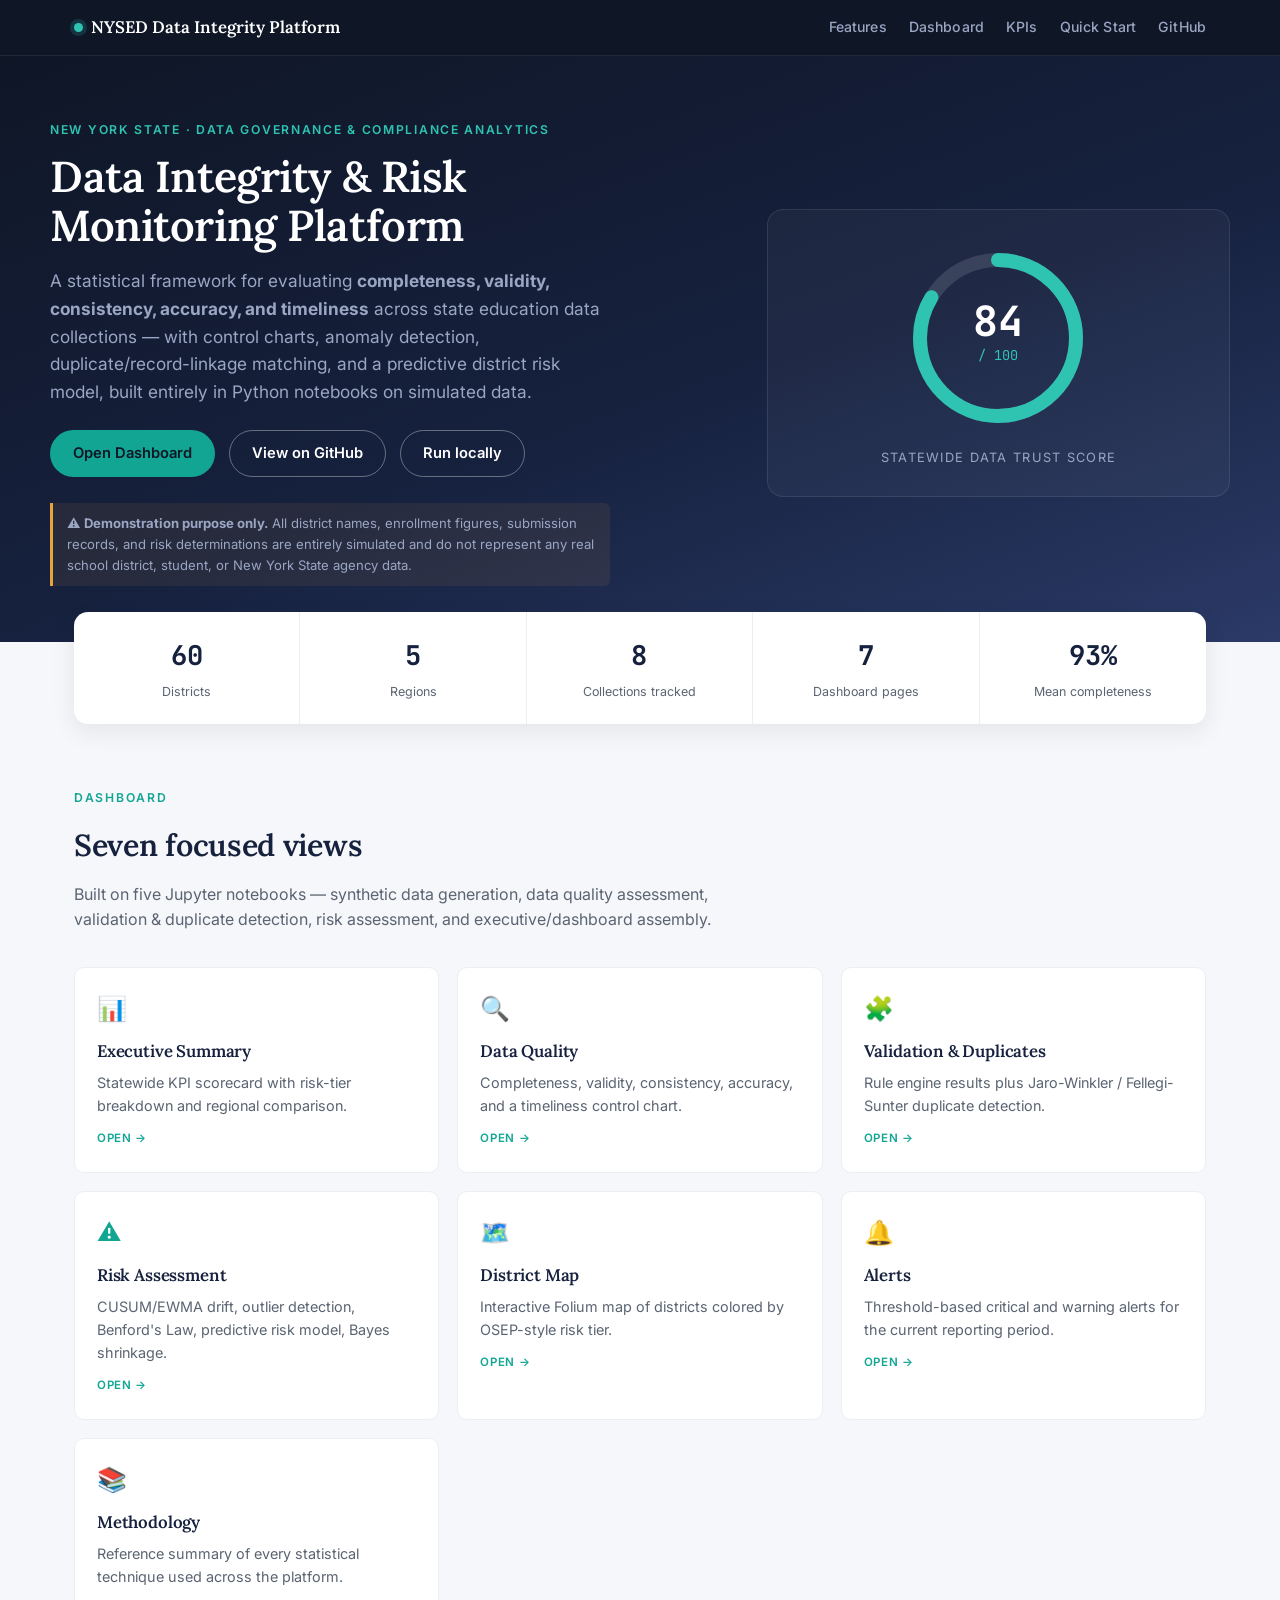
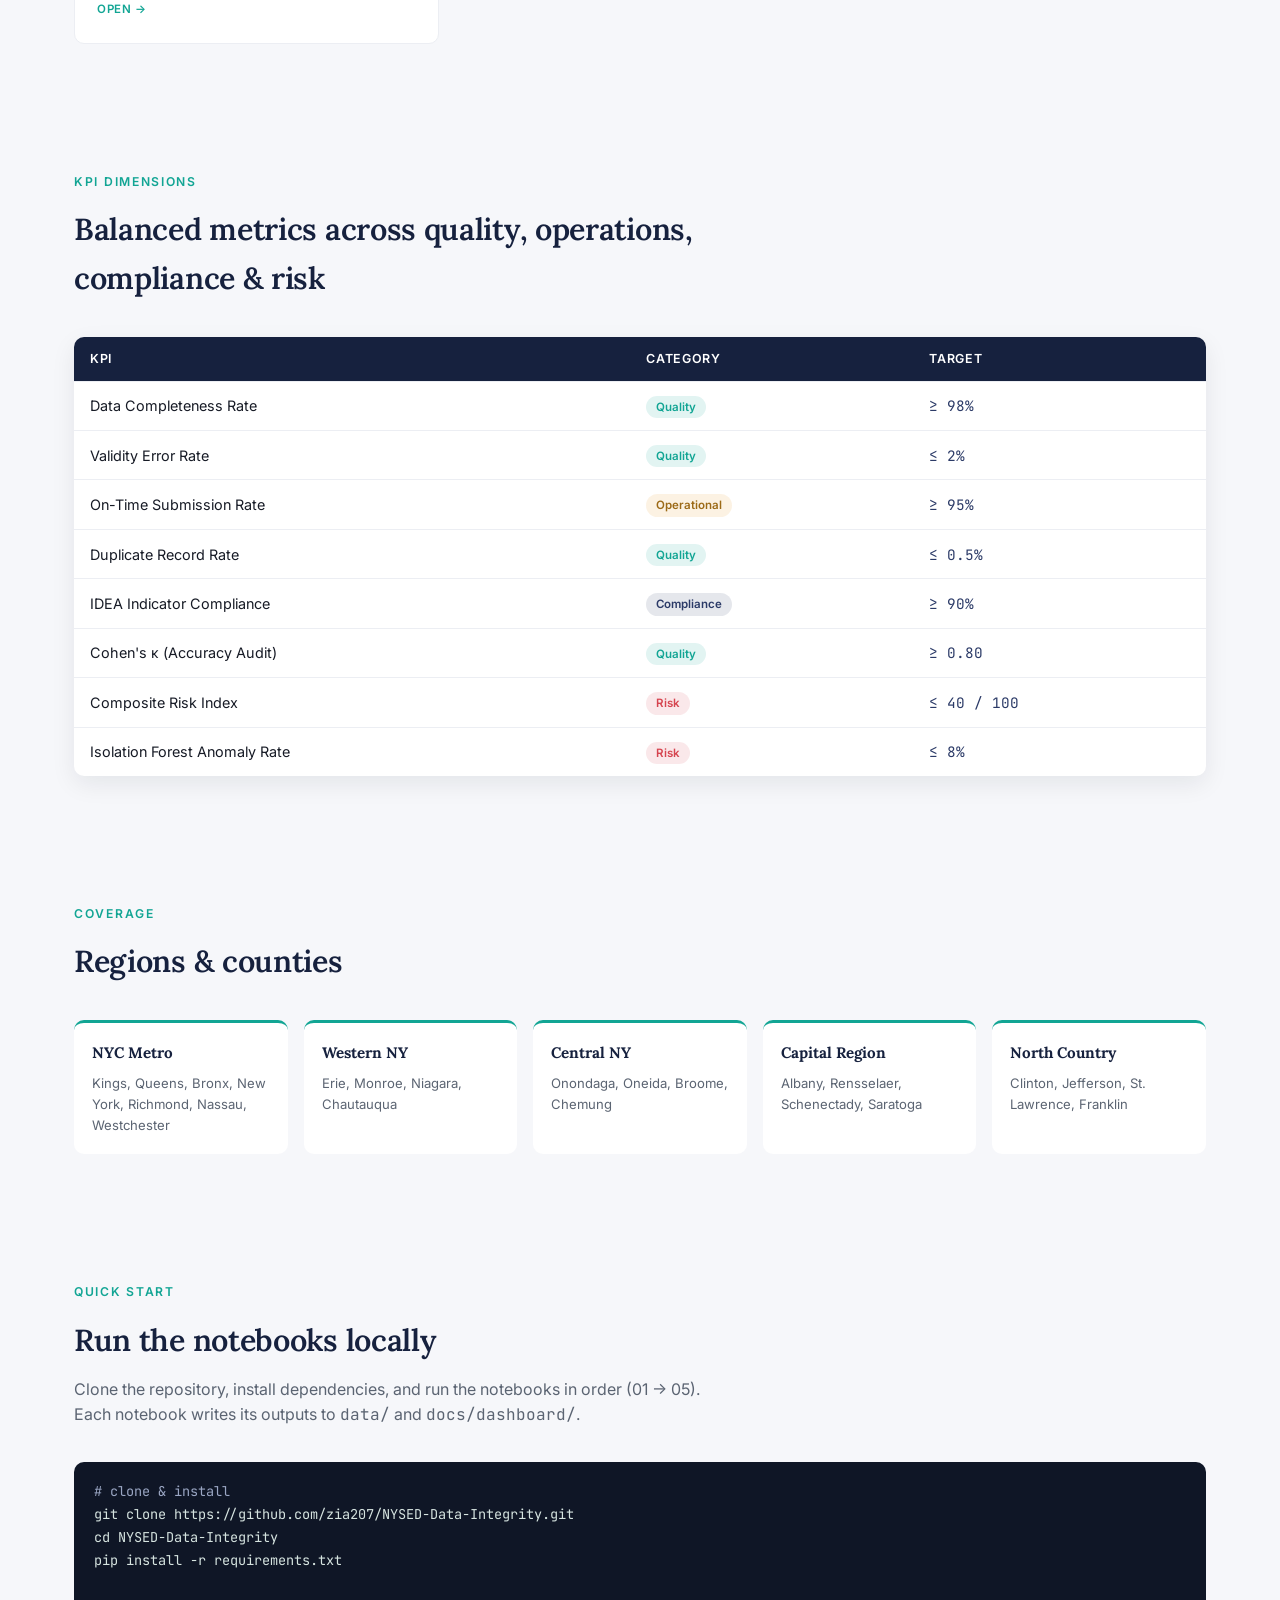
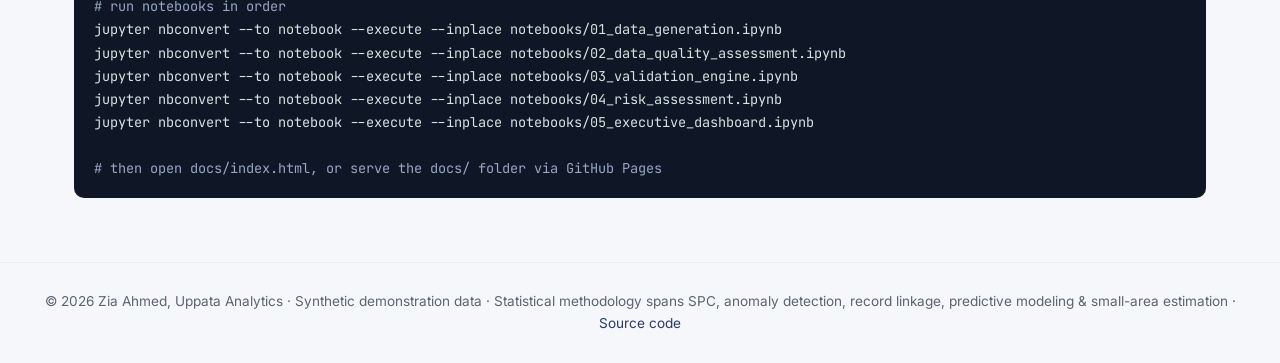
==== docs/index.html @ 4e0386c7 "First Push" ====
<!DOCTYPE html>
<html lang="en"><head><meta charset="utf-8">
<meta name="viewport" content="width=device-width, initial-scale=1.0">
<meta name="description" content="NYSED Data Integrity &amp; Risk Monitoring Platform — synthetic statistical demonstration of data quality, validation, and risk assessment for state education data collections.">
<title>NYSED Data Integrity &amp; Risk Monitoring Platform</title>
<link rel="preconnect" href="https://fonts.googleapis.com">
<link href="https://fonts.googleapis.com/css2?family=Lora:wght@500;600;700&family=Inter:wght@400;500;600;700&family=JetBrains+Mono:wght@400;600;700&display=swap" rel="stylesheet">
<link rel="stylesheet" href="assets/style.css">
</head><body>
<nav class="site-nav"><div class="nav-inner">
  <div class="brand"><span class="dot"></span> NYSED Data Integrity Platform</div>
  <div class="links">
    <a href="#features">Features</a>
    <a href="dashboard/executive-summary.html">Dashboard</a>
    <a href="#kpis">KPIs</a>
    <a href="#quick-start">Quick Start</a>
    <a href="https://github.com/zia207/NYSED-Data-Integrity" target="_blank">GitHub</a>
  </div>
</div></nav>

<section class="hero">
  <div class="hero-inner">
    <div>
      <div class="eyebrow">New York State · Data Governance &amp; Compliance Analytics</div>
      <h1>Data Integrity &amp; Risk Monitoring Platform</h1>
      <p class="lede">A statistical framework for evaluating <b>completeness, validity, consistency,
        accuracy, and timeliness</b> across state education data collections — with control charts,
        anomaly detection, duplicate/record-linkage matching, and a predictive district risk model,
        built entirely in Python notebooks on simulated data.</p>
      <div class="cta-row">
        <a class="btn btn-primary" href="dashboard/executive-summary.html">Open Dashboard</a>
        <a class="btn btn-ghost" href="https://github.com/zia207/NYSED-Data-Integrity" target="_blank">View on GitHub</a>
        <a class="btn btn-ghost" href="#quick-start">Run locally</a>
      </div>
      <div class="disclaimer">⚠️ <b>Demonstration purpose only.</b> All district names, enrollment
        figures, submission records, and risk determinations are entirely simulated and do not
        represent any real school district, student, or New York State agency data.</div>
    </div>
    <div class="gauge-wrap">
      <svg width="200" height="200" viewBox="0 0 200 200">
      <circle cx="100.0" cy="100.0" r="78" fill="none" stroke-width="14" class="gauge-arc-bg"/>
      <circle cx="100.0" cy="100.0" r="78" fill="none" stroke-width="14" class="gauge-arc-fg"
        stroke-dasharray="490.1" stroke-dashoffset="80.4"
        transform="rotate(-90 100.0 100.0)"/>
      <text x="100.0" y="98.0" text-anchor="middle" class="gauge-score">84</text>
      <text x="100.0" y="122.0" text-anchor="middle" class="gauge-sub">/ 100</text>
    </svg>
      <div class="gauge-label">Statewide Data Trust Score</div>
    </div>
  </div>
</section>

<div class="stat-strip"><div class="stat-grid">
  <div class="stat-cell"><div class="num">60</div><div class="lbl">Districts</div></div>
  <div class="stat-cell"><div class="num">5</div><div class="lbl">Regions</div></div>
  <div class="stat-cell"><div class="num">8</div><div class="lbl">Collections tracked</div></div>
  <div class="stat-cell"><div class="num">7</div><div class="lbl">Dashboard pages</div></div>
  <div class="stat-cell"><div class="num">93%</div><div class="lbl">Mean completeness</div></div>
</div></div>

<section class="section" id="features">
  <div class="section-head">
    <div class="eyebrow">Dashboard</div>
    <h2>Seven focused views</h2>
    <p>Built on five Jupyter notebooks — synthetic data generation, data quality assessment,
       validation &amp; duplicate detection, risk assessment, and executive/dashboard assembly.</p>
  </div>
  <div class="card-grid"><a class="card" href="dashboard/executive-summary.html"><div class="icon">📊</div><h3>Executive Summary</h3><p>Statewide KPI scorecard with risk-tier breakdown and regional comparison.</p>
        <span class="tag">Open →</span></a><a class="card" href="dashboard/data-quality.html"><div class="icon">🔍</div><h3>Data Quality</h3><p>Completeness, validity, consistency, accuracy, and a timeliness control chart.</p>
        <span class="tag">Open →</span></a><a class="card" href="dashboard/validation.html"><div class="icon">🧩</div><h3>Validation & Duplicates</h3><p>Rule engine results plus Jaro-Winkler / Fellegi-Sunter duplicate detection.</p>
        <span class="tag">Open →</span></a><a class="card" href="dashboard/risk-assessment.html"><div class="icon">⚠️</div><h3>Risk Assessment</h3><p>CUSUM/EWMA drift, outlier detection, Benford's Law, predictive risk model, Bayes shrinkage.</p>
        <span class="tag">Open →</span></a><a class="card" href="dashboard/district-map.html"><div class="icon">🗺️</div><h3>District Map</h3><p>Interactive Folium map of districts colored by OSEP-style risk tier.</p>
        <span class="tag">Open →</span></a><a class="card" href="dashboard/alerts.html"><div class="icon">🔔</div><h3>Alerts</h3><p>Threshold-based critical and warning alerts for the current reporting period.</p>
        <span class="tag">Open →</span></a><a class="card" href="dashboard/methodology.html"><div class="icon">📚</div><h3>Methodology</h3><p>Reference summary of every statistical technique used across the platform.</p>
        <span class="tag">Open →</span></a></div>
</section>

<section class="section" id="kpis">
  <div class="section-head">
    <div class="eyebrow">KPI dimensions</div>
    <h2>Balanced metrics across quality, operations, compliance &amp; risk</h2>
  </div>
  <table class="kpi-table"><thead><tr><th>KPI</th><th>Category</th><th>Target</th></tr></thead>
  <tbody><tr><td>Data Completeness Rate</td><td><span class='pill pill-quality'>Quality</span></td><td class='target'>≥ 98%</td></tr><tr><td>Validity Error Rate</td><td><span class='pill pill-quality'>Quality</span></td><td class='target'>≤ 2%</td></tr><tr><td>On-Time Submission Rate</td><td><span class='pill pill-ops'>Operational</span></td><td class='target'>≥ 95%</td></tr><tr><td>Duplicate Record Rate</td><td><span class='pill pill-quality'>Quality</span></td><td class='target'>≤ 0.5%</td></tr><tr><td>IDEA Indicator Compliance</td><td><span class='pill pill-compliance'>Compliance</span></td><td class='target'>≥ 90%</td></tr><tr><td>Cohen's κ (Accuracy Audit)</td><td><span class='pill pill-quality'>Quality</span></td><td class='target'>≥ 0.80</td></tr><tr><td>Composite Risk Index</td><td><span class='pill pill-risk'>Risk</span></td><td class='target'>≤ 40 / 100</td></tr><tr><td>Isolation Forest Anomaly Rate</td><td><span class='pill pill-risk'>Risk</span></td><td class='target'>≤ 8%</td></tr></tbody></table>
</section>

<section class="section">
  <div class="section-head">
    <div class="eyebrow">Coverage</div>
    <h2>Regions &amp; counties</h2>
  </div>
  <div class="region-grid"><div class="region-card"><h4>NYC Metro</h4><p>Kings, Queens, Bronx, New York, Richmond, Nassau, Westchester</p></div><div class="region-card"><h4>Western NY</h4><p>Erie, Monroe, Niagara, Chautauqua</p></div><div class="region-card"><h4>Central NY</h4><p>Onondaga, Oneida, Broome, Chemung</p></div><div class="region-card"><h4>Capital Region</h4><p>Albany, Rensselaer, Schenectady, Saratoga</p></div><div class="region-card"><h4>North Country</h4><p>Clinton, Jefferson, St. Lawrence, Franklin</p></div></div>
</section>

<section class="section" id="quick-start">
  <div class="section-head">
    <div class="eyebrow">Quick start</div>
    <h2>Run the notebooks locally</h2>
    <p>Clone the repository, install dependencies, and run the notebooks in order (01 → 05).
       Each notebook writes its outputs to <code>data/</code> and <code>docs/dashboard/</code>.</p>
  </div>
  <div class="code-block"><span class="cmt"># clone &amp; install</span><br>
git clone https://github.com/zia207/NYSED-Data-Integrity.git<br>
cd NYSED-Data-Integrity<br>
pip install -r requirements.txt<br><br>
<span class="cmt"># run notebooks in order</span><br>
jupyter nbconvert --to notebook --execute --inplace notebooks/01_data_generation.ipynb<br>
jupyter nbconvert --to notebook --execute --inplace notebooks/02_data_quality_assessment.ipynb<br>
jupyter nbconvert --to notebook --execute --inplace notebooks/03_validation_engine.ipynb<br>
jupyter nbconvert --to notebook --execute --inplace notebooks/04_risk_assessment.ipynb<br>
jupyter nbconvert --to notebook --execute --inplace notebooks/05_executive_dashboard.ipynb<br><br>
<span class="cmt"># then open docs/index.html, or serve the docs/ folder via GitHub Pages</span></div>
</section>

<footer class="site-footer">
  © 2026 Zia Ahmed, Uppata Analytics · Synthetic demonstration data · Statistical methodology
  spans SPC, anomaly detection, record linkage, predictive modeling &amp; small-area estimation ·
  <a href="https://github.com/zia207/NYSED-Data-Integrity" target="_blank">Source code</a>
</footer>
</body></html>
---- docs/assets/style.css ----
/* ============================================================
   NYSED Data Integrity & Risk Monitoring Platform
   Design tokens: deep regulatory navy + data-teal + signal amber/red
   Display: Lora (serif, authoritative) | Body: Inter | Utility: JetBrains Mono
   ============================================================ */

:root {
  --navy-950: #0F1626;
  --navy-900: #16213E;
  --navy-800: #202C4F;
  --slate-700: #2B3A67;
  --slate-500: #566089;
  --slate-300: #9AA6C3;
  --teal-500: #12A594;
  --teal-400: #2FC4B2;
  --amber-500: #E8A33D;
  --red-500: #D64550;
  --paper: #F6F7FA;
  --paper-dim: #ECEEF3;
  --ink: #171B26;
  --ink-dim: #5B6472;
  --white: #FFFFFF;
  --radius: 10px;
  --shadow: 0 8px 24px rgba(15, 22, 38, 0.08);
}

* { box-sizing: border-box; }

html { scroll-behavior: smooth; }

body {
  margin: 0;
  background: var(--paper);
  color: var(--ink);
  font-family: 'Inter', -apple-system, BlinkMacSystemFont, 'Segoe UI', sans-serif;
  font-size: 16px;
  line-height: 1.6;
  -webkit-font-smoothing: antialiased;
}

h1, h2, h3, .display {
  font-family: 'Lora', Georgia, serif;
  color: var(--navy-900);
  font-weight: 600;
  letter-spacing: -0.01em;
  margin: 0 0 0.4em 0;
}

.mono, .kpi-value, .badge, .rule-id, code, pre {
  font-family: 'JetBrains Mono', 'SFMono-Regular', Consolas, monospace;
}

a { color: var(--teal-500); text-decoration: none; }
a:hover { text-decoration: underline; }

p { color: var(--ink-dim); margin: 0 0 1em 0; }

/* ---------- Top nav ---------- */
.site-nav {
  position: sticky;
  top: 0;
  z-index: 100;
  background: var(--navy-950);
  border-bottom: 1px solid rgba(255,255,255,0.08);
}
.site-nav .nav-inner {
  max-width: 1180px;
  margin: 0 auto;
  padding: 14px 24px;
  display: flex;
  align-items: center;
  justify-content: space-between;
  flex-wrap: wrap;
  gap: 10px;
}
.site-nav .brand {
  color: var(--white);
  font-family: 'Lora', serif;
  font-weight: 600;
  font-size: 1.05rem;
  display: flex;
  align-items: center;
  gap: 8px;
}
.site-nav .brand .dot {
  width: 9px; height: 9px; border-radius: 50%;
  background: var(--teal-400);
  box-shadow: 0 0 0 4px rgba(47,196,178,0.18);
}
.site-nav .links { display: flex; gap: 22px; flex-wrap: wrap; }
.site-nav .links a {
  color: var(--slate-300);
  font-size: 0.88rem;
  font-weight: 500;
  letter-spacing: 0.01em;
}
.site-nav .links a:hover, .site-nav .links a.active { color: var(--white); text-decoration: none; }
.site-nav .links a.active { color: var(--teal-400); }

/* ---------- Hero ---------- */
.hero {
  background: linear-gradient(160deg, var(--navy-950) 0%, var(--navy-900) 55%, var(--slate-700) 100%);
  color: var(--white);
  padding: 64px 24px 56px;
}
.hero-inner {
  max-width: 1180px;
  margin: 0 auto;
  display: grid;
  grid-template-columns: 1.3fr 0.9fr;
  gap: 48px;
  align-items: center;
}
.eyebrow {
  text-transform: uppercase;
  letter-spacing: 0.14em;
  font-size: 0.76rem;
  color: var(--teal-400);
  font-weight: 600;
  margin-bottom: 14px;
}
.hero h1 {
  color: var(--white);
  font-size: 2.7rem;
  line-height: 1.12;
  max-width: 620px;
}
.hero p.lede {
  color: var(--slate-300);
  font-size: 1.08rem;
  max-width: 560px;
}
.hero .cta-row { display: flex; gap: 14px; margin-top: 24px; flex-wrap: wrap; }
.btn {
  display: inline-block;
  padding: 11px 22px;
  border-radius: 999px;
  font-weight: 600;
  font-size: 0.92rem;
  cursor: pointer;
  border: 1px solid transparent;
}
.btn-primary { background: var(--teal-500); color: var(--navy-950); }
.btn-primary:hover { background: var(--teal-400); text-decoration: none; }
.btn-ghost { background: transparent; color: var(--white); border-color: rgba(255,255,255,0.35); }
.btn-ghost:hover { border-color: var(--white); text-decoration: none; }

.disclaimer {
  margin-top: 26px;
  font-size: 0.82rem;
  color: var(--slate-300);
  border-left: 3px solid var(--amber-500);
  padding: 10px 14px;
  background: rgba(232,163,61,0.08);
  border-radius: 0 6px 6px 0;
  max-width: 560px;
}

/* ---------- Gauge (signature element) ---------- */
.gauge-wrap {
  display: flex;
  flex-direction: column;
  align-items: center;
  justify-content: center;
  background: rgba(255,255,255,0.04);
  border: 1px solid rgba(255,255,255,0.09);
  border-radius: 16px;
  padding: 28px;
}
.gauge-label {
  color: var(--slate-300);
  font-size: 0.8rem;
  text-transform: uppercase;
  letter-spacing: 0.1em;
  margin-top: 10px;
}
.gauge-score {
  font-family: 'JetBrains Mono', monospace;
  font-size: 2.6rem;
  font-weight: 700;
  fill: var(--white);
}
.gauge-sub { fill: var(--teal-400); font-family: 'JetBrains Mono', monospace; font-size: 0.85rem; }
.gauge-arc-bg { stroke: rgba(255,255,255,0.12); }
.gauge-arc-fg {
  stroke: var(--teal-400);
  stroke-linecap: round;
  transition: stroke-dashoffset 1.4s cubic-bezier(.2,.9,.2,1);
}
@media (prefers-reduced-motion: reduce) {
  .gauge-arc-fg { transition: none; }
}

/* ---------- Stat strip ---------- */
.stat-strip {
  max-width: 1180px;
  margin: -30px auto 0;
  padding: 0 24px;
  position: relative;
  z-index: 5;
}
.stat-grid {
  background: var(--white);
  border-radius: 14px;
  box-shadow: var(--shadow);
  display: grid;
  grid-template-columns: repeat(5, 1fr);
  overflow: hidden;
}
.stat-cell {
  padding: 22px 20px;
  text-align: center;
  border-right: 1px solid var(--paper-dim);
}
.stat-cell:last-child { border-right: none; }
.stat-cell .num {
  font-family: 'JetBrains Mono', monospace;
  font-size: 1.7rem;
  font-weight: 700;
  color: var(--navy-900);
}
.stat-cell .lbl {
  font-size: 0.78rem;
  color: var(--ink-dim);
  margin-top: 4px;
}

/* ---------- Sections ---------- */
.section { max-width: 1180px; margin: 0 auto; padding: 64px 24px; }
.section-head { max-width: 640px; margin-bottom: 34px; }
.section-head .eyebrow { color: var(--teal-500); }
.section-head h2 { font-size: 1.9rem; }
.section-head p { font-size: 1rem; }

/* ---------- Feature cards (dashboard pages) ---------- */
.card-grid {
  display: grid;
  grid-template-columns: repeat(3, 1fr);
  gap: 18px;
}
.card {
  background: var(--white);
  border: 1px solid var(--paper-dim);
  border-radius: var(--radius);
  padding: 22px;
  transition: transform 0.15s ease, box-shadow 0.15s ease;
  display: block;
}
.card:hover { transform: translateY(-3px); box-shadow: var(--shadow); text-decoration: none; }
.card .icon { font-size: 1.5rem; }
.card h3 { font-size: 1.05rem; margin: 10px 0 6px; color: var(--navy-900); }
.card p { font-size: 0.9rem; margin: 0; }
.card .tag {
  display: inline-block;
  margin-top: 12px;
  font-size: 0.72rem;
  font-weight: 600;
  color: var(--teal-500);
  text-transform: uppercase;
  letter-spacing: 0.06em;
}

/* ---------- KPI table ---------- */
table.kpi-table {
  width: 100%;
  border-collapse: collapse;
  background: var(--white);
  border-radius: var(--radius);
  overflow: hidden;
  box-shadow: var(--shadow);
}
table.kpi-table th, table.kpi-table td {
  padding: 12px 16px;
  text-align: left;
  border-bottom: 1px solid var(--paper-dim);
  font-size: 0.9rem;
}
table.kpi-table th {
  background: var(--navy-900);
  color: var(--white);
  font-weight: 600;
  font-size: 0.78rem;
  text-transform: uppercase;
  letter-spacing: 0.05em;
}
table.kpi-table tr:last-child td { border-bottom: none; }
table.kpi-table td.target { font-family: 'JetBrains Mono', monospace; color: var(--slate-700); }
.pill {
  display: inline-block;
  padding: 2px 10px;
  border-radius: 999px;
  font-size: 0.72rem;
  font-weight: 600;
}
.pill-quality { background: rgba(18,165,148,0.12); color: var(--teal-500); }
.pill-risk { background: rgba(214,69,80,0.12); color: var(--red-500); }
.pill-compliance { background: rgba(43,58,103,0.12); color: var(--slate-700); }
.pill-ops { background: rgba(232,163,61,0.14); color: #9C6A17; }

/* ---------- Region list ---------- */
.region-grid { display: grid; grid-template-columns: repeat(5, 1fr); gap: 16px; }
.region-card {
  background: var(--white);
  border-radius: var(--radius);
  padding: 18px;
  border-top: 3px solid var(--teal-500);
}
.region-card h4 { margin: 0 0 8px; font-size: 0.95rem; color: var(--navy-900); font-family: 'Lora', serif; }
.region-card p { font-size: 0.82rem; margin: 0; }

/* ---------- Code block ---------- */
.code-block {
  background: var(--navy-950);
  color: #D6E4E0;
  border-radius: var(--radius);
  padding: 18px 20px;
  font-family: 'JetBrains Mono', monospace;
  font-size: 0.85rem;
  overflow-x: auto;
  line-height: 1.7;
}
.code-block .cmt { color: var(--slate-300); }

/* ---------- Footer ---------- */
.site-footer {
  border-top: 1px solid var(--paper-dim);
  padding: 28px 24px;
  text-align: center;
  color: var(--ink-dim);
  font-size: 0.85rem;
}
.site-footer a { color: var(--slate-700); }

/* ---------- Dashboard page layout ---------- */
.dash-header {
  background: var(--navy-900);
  color: var(--white);
  padding: 34px 24px 26px;
}
.dash-header-inner { max-width: 1180px; margin: 0 auto; }
.dash-header .eyebrow { color: var(--teal-400); }
.dash-header h1 { color: var(--white); font-size: 1.9rem; margin-bottom: 4px; }
.dash-header p { color: var(--slate-300); max-width: 700px; margin: 0; }

.dash-body { max-width: 1180px; margin: 0 auto; padding: 32px 24px 64px; }
.kpi-row { display: grid; grid-template-columns: repeat(4, 1fr); gap: 16px; margin-bottom: 28px; }
.kpi-card {
  background: var(--white);
  border-radius: var(--radius);
  padding: 18px 20px;
  box-shadow: var(--shadow);
  border-left: 4px solid var(--teal-500);
}
.kpi-card.warn { border-left-color: var(--amber-500); }
.kpi-card.crit { border-left-color: var(--red-500); }
.kpi-card .kpi-label {
  font-size: 0.76rem;
  text-transform: uppercase;
  letter-spacing: 0.06em;
  color: var(--ink-dim);
  margin-bottom: 6px;
}
.kpi-card .kpi-value { font-size: 1.6rem; font-weight: 700; color: var(--navy-900); }
.kpi-card .kpi-delta { font-size: 0.8rem; margin-top: 4px; }
.kpi-delta.good { color: var(--teal-500); }
.kpi-delta.bad { color: var(--red-500); }

.chart-panel {
  background: var(--white);
  border-radius: var(--radius);
  box-shadow: var(--shadow);
  padding: 18px;
  margin-bottom: 22px;
}
.chart-panel h3 { font-size: 1.05rem; margin-bottom: 4px; }
.chart-panel .chart-note { font-size: 0.82rem; color: var(--ink-dim); margin-bottom: 12px; }
.chart-row { display: grid; grid-template-columns: 1fr 1fr; gap: 22px; }

.alert-item {
  display: flex;
  align-items: center;
  gap: 14px;
  padding: 14px 16px;
  border-radius: 8px;
  margin-bottom: 10px;
  border: 1px solid var(--paper-dim);
}
.alert-item.crit { background: rgba(214,69,80,0.06); border-color: rgba(214,69,80,0.25); }
.alert-item.warn { background: rgba(232,163,61,0.07); border-color: rgba(232,163,61,0.3); }
.alert-badge {
  font-size: 0.68rem;
  font-weight: 700;
  text-transform: uppercase;
  padding: 3px 9px;
  border-radius: 5px;
  letter-spacing: 0.04em;
}
.alert-badge.crit { background: var(--red-500); color: white; }
.alert-badge.warn { background: var(--amber-500); color: var(--navy-950); }
.alert-text strong { color: var(--navy-900); }
.alert-text span { color: var(--ink-dim); font-size: 0.86rem; }

.method-block { background: var(--white); border-radius: var(--radius); box-shadow: var(--shadow); padding: 24px 26px; margin-bottom: 20px; }
.method-block h3 { font-size: 1.15rem; }
.method-block .step-num { font-family: 'JetBrains Mono', monospace; color: var(--teal-500); font-size: 0.82rem; font-weight: 700; }
.method-block ul { margin: 8px 0 0 0; padding-left: 20px; color: var(--ink-dim); font-size: 0.92rem; }
.method-block li { margin-bottom: 4px; }

@media (max-width: 900px) {
  .hero-inner { grid-template-columns: 1fr; }
  .stat-grid { grid-template-columns: repeat(2, 1fr); }
  .stat-cell { border-right: none; border-bottom: 1px solid var(--paper-dim); }
  .card-grid { grid-template-columns: 1fr; }
  .region-grid { grid-template-columns: repeat(2, 1fr); }
  .kpi-row { grid-template-columns: repeat(2, 1fr); }
  .chart-row { grid-template-columns: 1fr; }
}
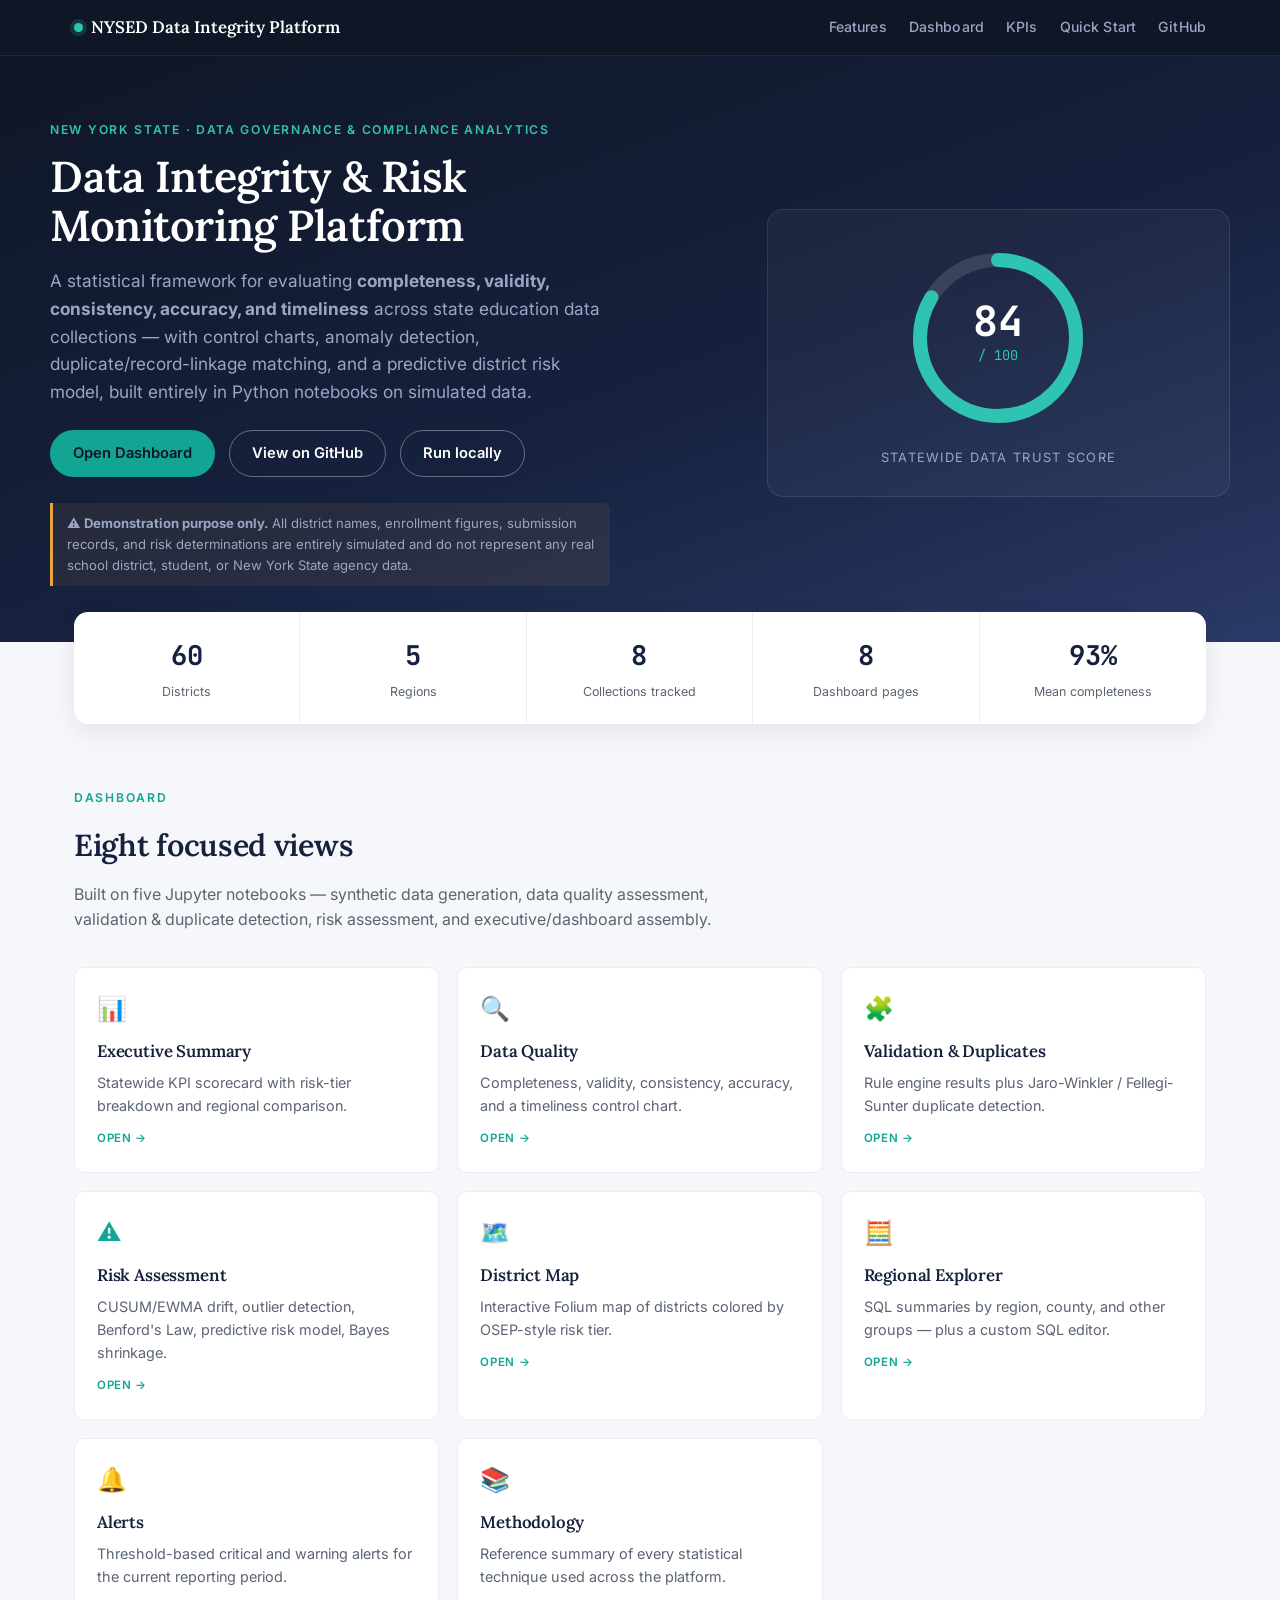
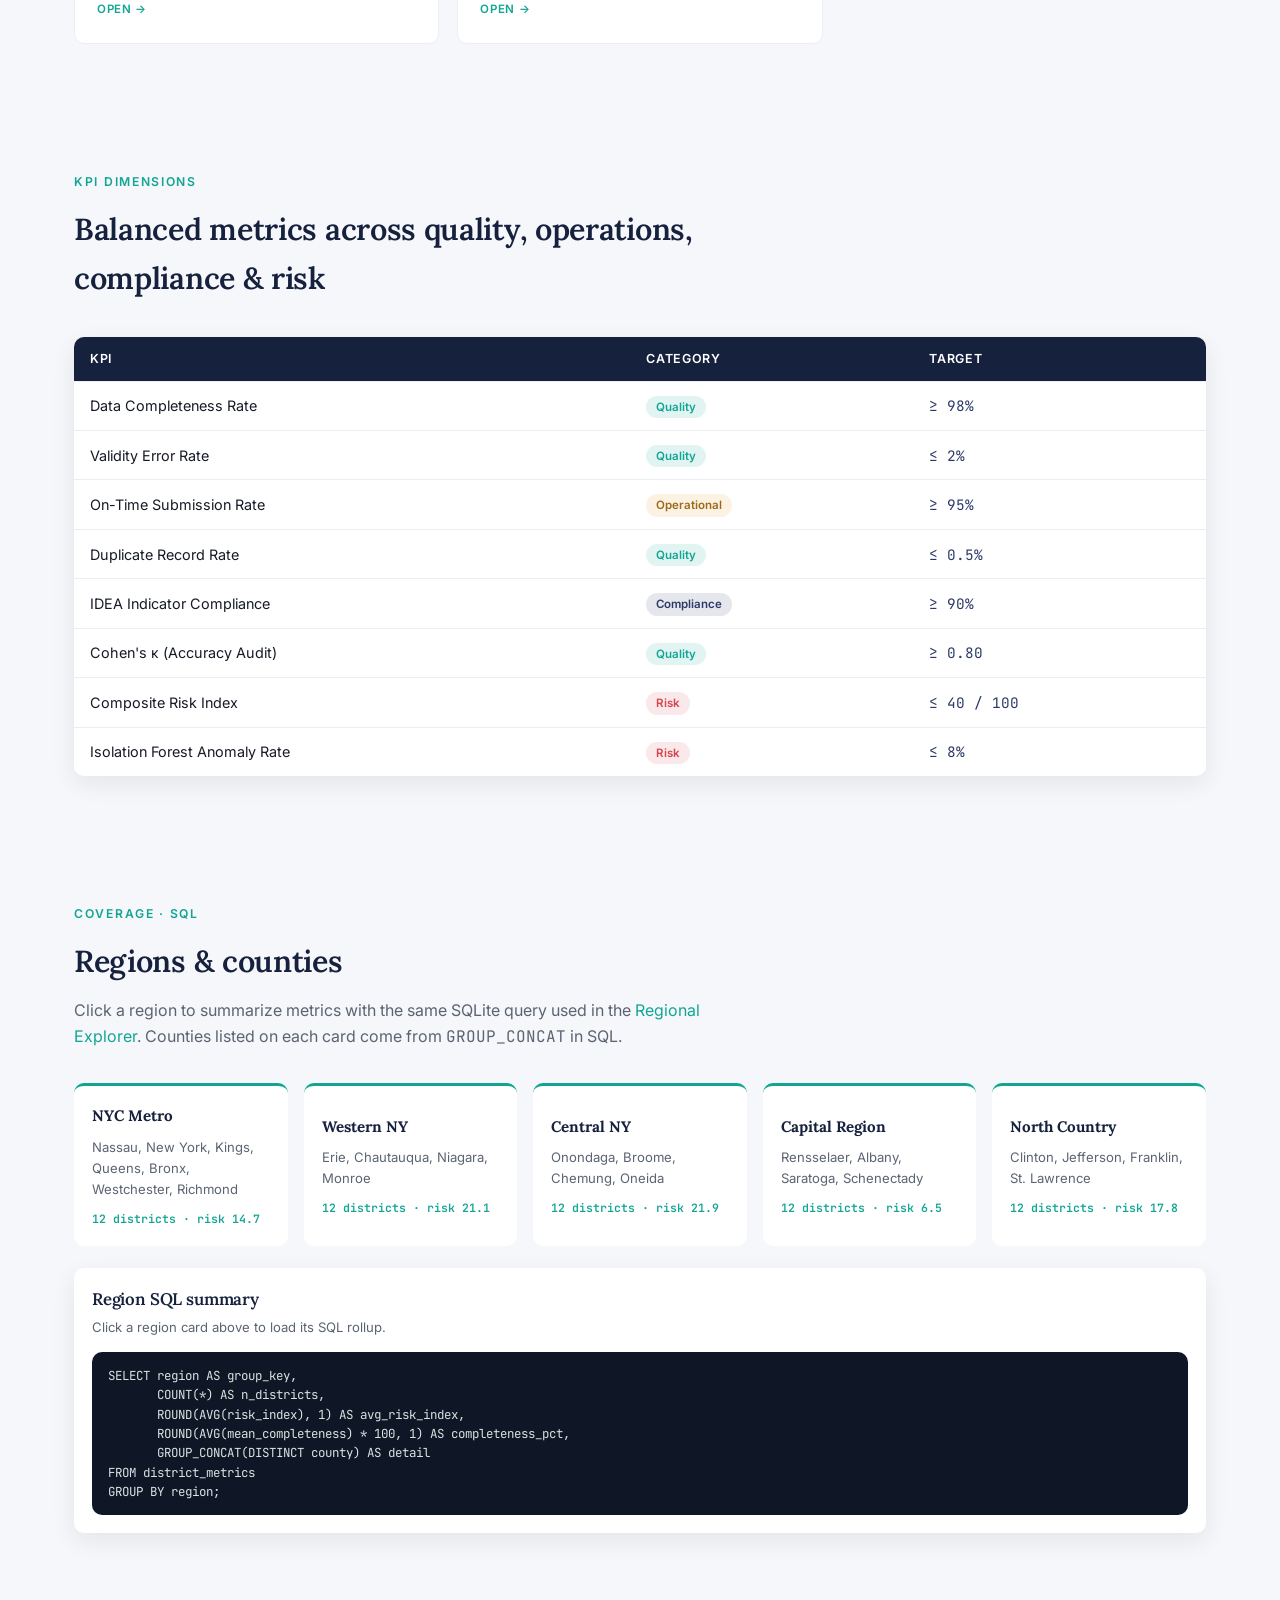
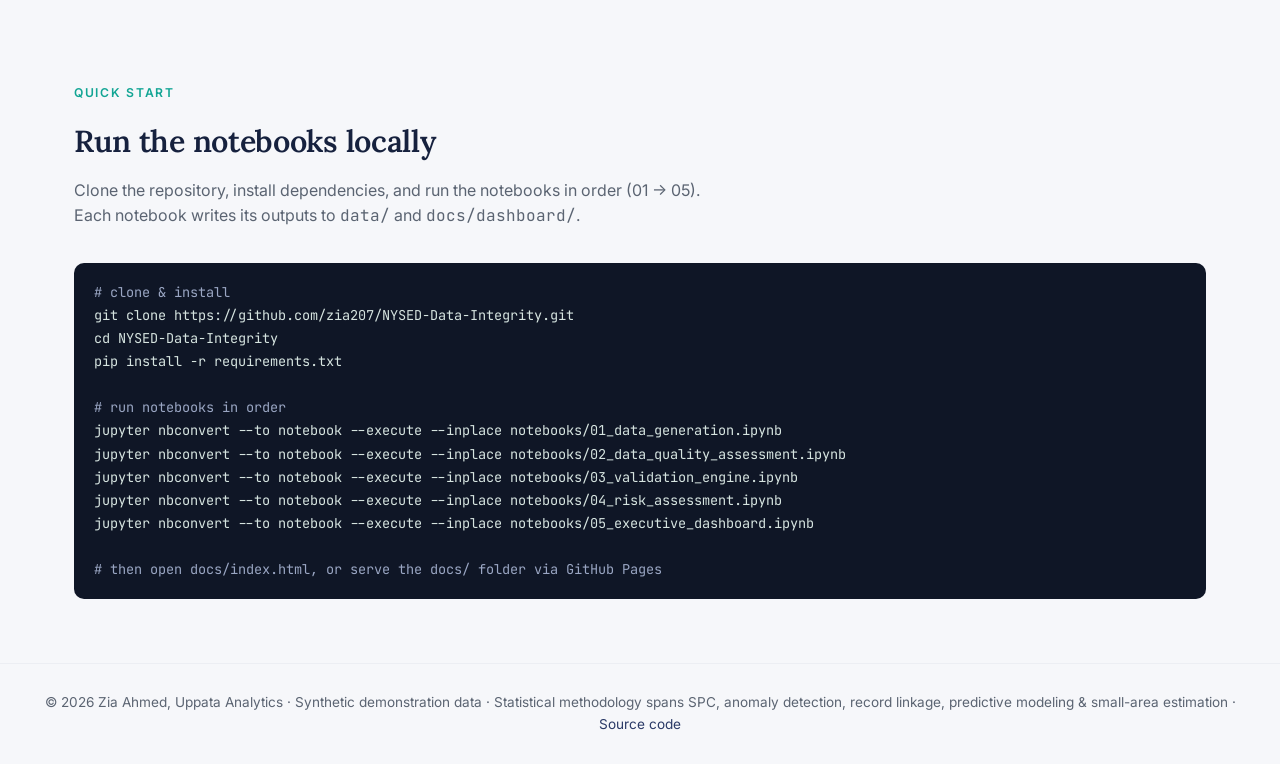
==== commit 950dd596: "Updated version" ====
--- a/docs/index.html
+++ b/docs/index.html
@@ -54,14 +54,14 @@
   <div class="stat-cell"><div class="num">60</div><div class="lbl">Districts</div></div>
   <div class="stat-cell"><div class="num">5</div><div class="lbl">Regions</div></div>
   <div class="stat-cell"><div class="num">8</div><div class="lbl">Collections tracked</div></div>
-  <div class="stat-cell"><div class="num">7</div><div class="lbl">Dashboard pages</div></div>
+  <div class="stat-cell"><div class="num">8</div><div class="lbl">Dashboard pages</div></div>
   <div class="stat-cell"><div class="num">93%</div><div class="lbl">Mean completeness</div></div>
 </div></div>
 
 <section class="section" id="features">
   <div class="section-head">
     <div class="eyebrow">Dashboard</div>
-    <h2>Seven focused views</h2>
+    <h2>Eight focused views</h2>
     <p>Built on five Jupyter notebooks — synthetic data generation, data quality assessment,
        validation &amp; duplicate detection, risk assessment, and executive/dashboard assembly.</p>
   </div>
@@ -70,6 +70,7 @@
         <span class="tag">Open →</span></a><a class="card" href="dashboard/validation.html"><div class="icon">🧩</div><h3>Validation & Duplicates</h3><p>Rule engine results plus Jaro-Winkler / Fellegi-Sunter duplicate detection.</p>
         <span class="tag">Open →</span></a><a class="card" href="dashboard/risk-assessment.html"><div class="icon">⚠️</div><h3>Risk Assessment</h3><p>CUSUM/EWMA drift, outlier detection, Benford's Law, predictive risk model, Bayes shrinkage.</p>
         <span class="tag">Open →</span></a><a class="card" href="dashboard/district-map.html"><div class="icon">🗺️</div><h3>District Map</h3><p>Interactive Folium map of districts colored by OSEP-style risk tier.</p>
+        <span class="tag">Open →</span></a><a class="card" href="dashboard/regional-explorer.html"><div class="icon">🧮</div><h3>Regional Explorer</h3><p>SQL summaries by region, county, and other groups — plus a custom SQL editor.</p>
         <span class="tag">Open →</span></a><a class="card" href="dashboard/alerts.html"><div class="icon">🔔</div><h3>Alerts</h3><p>Threshold-based critical and warning alerts for the current reporting period.</p>
         <span class="tag">Open →</span></a><a class="card" href="dashboard/methodology.html"><div class="icon">📚</div><h3>Methodology</h3><p>Reference summary of every statistical technique used across the platform.</p>
         <span class="tag">Open →</span></a></div>
@@ -84,13 +85,88 @@
   <tbody><tr><td>Data Completeness Rate</td><td><span class='pill pill-quality'>Quality</span></td><td class='target'>≥ 98%</td></tr><tr><td>Validity Error Rate</td><td><span class='pill pill-quality'>Quality</span></td><td class='target'>≤ 2%</td></tr><tr><td>On-Time Submission Rate</td><td><span class='pill pill-ops'>Operational</span></td><td class='target'>≥ 95%</td></tr><tr><td>Duplicate Record Rate</td><td><span class='pill pill-quality'>Quality</span></td><td class='target'>≤ 0.5%</td></tr><tr><td>IDEA Indicator Compliance</td><td><span class='pill pill-compliance'>Compliance</span></td><td class='target'>≥ 90%</td></tr><tr><td>Cohen's κ (Accuracy Audit)</td><td><span class='pill pill-quality'>Quality</span></td><td class='target'>≥ 0.80</td></tr><tr><td>Composite Risk Index</td><td><span class='pill pill-risk'>Risk</span></td><td class='target'>≤ 40 / 100</td></tr><tr><td>Isolation Forest Anomaly Rate</td><td><span class='pill pill-risk'>Risk</span></td><td class='target'>≤ 8%</td></tr></tbody></table>
 </section>
 
-<section class="section">
+<section class="section" id="regions">
   <div class="section-head">
-    <div class="eyebrow">Coverage</div>
+    <div class="eyebrow">Coverage · SQL</div>
     <h2>Regions &amp; counties</h2>
+    <p>Click a region to summarize metrics with the same SQLite query used in the
+       <a href="dashboard/regional-explorer.html">Regional Explorer</a>. Counties listed on each card come from <code>GROUP_CONCAT</code> in SQL.</p>
   </div>
-  <div class="region-grid"><div class="region-card"><h4>NYC Metro</h4><p>Kings, Queens, Bronx, New York, Richmond, Nassau, Westchester</p></div><div class="region-card"><h4>Western NY</h4><p>Erie, Monroe, Niagara, Chautauqua</p></div><div class="region-card"><h4>Central NY</h4><p>Onondaga, Oneida, Broome, Chemung</p></div><div class="region-card"><h4>Capital Region</h4><p>Albany, Rensselaer, Schenectady, Saratoga</p></div><div class="region-card"><h4>North Country</h4><p>Clinton, Jefferson, St. Lawrence, Franklin</p></div></div>
+  <div class="region-grid"><button type="button" class="region-card" data-region="NYC Metro">
+      <h4>NYC Metro</h4>
+      <p>Nassau, New York, Kings, Queens, Bronx, Westchester, Richmond</p>
+      <div class="region-card-meta">12 districts · risk 14.7</div>
+    </button><button type="button" class="region-card" data-region="Western NY">
+      <h4>Western NY</h4>
+      <p>Erie, Chautauqua, Niagara, Monroe</p>
+      <div class="region-card-meta">12 districts · risk 21.1</div>
+    </button><button type="button" class="region-card" data-region="Central NY">
+      <h4>Central NY</h4>
+      <p>Onondaga, Broome, Chemung, Oneida</p>
+      <div class="region-card-meta">12 districts · risk 21.9</div>
+    </button><button type="button" class="region-card" data-region="Capital Region">
+      <h4>Capital Region</h4>
+      <p>Rensselaer, Albany, Saratoga, Schenectady</p>
+      <div class="region-card-meta">12 districts · risk 6.5</div>
+    </button><button type="button" class="region-card" data-region="North Country">
+      <h4>North Country</h4>
+      <p>Clinton, Jefferson, Franklin, St. Lawrence</p>
+      <div class="region-card-meta">12 districts · risk 17.8</div>
+    </button></div>
+  <div class="chart-panel" style="margin-top:22px;">
+    <h3>Region SQL summary</h3>
+    <div class="chart-note" id="home-region-hint">Click a region card above to load its SQL rollup.</div>
+    <div id="home-region-summary" style="display:none;">
+      <div class="kpi-row" style="margin-bottom:14px;">
+        <div class="kpi-card"><div class="kpi-label">Region</div><div class="kpi-value" id="hr-name" style="font-size:1.35rem;"></div></div>
+        <div class="kpi-card"><div class="kpi-label">Districts</div><div class="kpi-value" id="hr-n"></div></div>
+        <div class="kpi-card"><div class="kpi-label">Avg risk index</div><div class="kpi-value" id="hr-risk"></div></div>
+        <div class="kpi-card"><div class="kpi-label">Completeness</div><div class="kpi-value" id="hr-comp"></div></div>
+      </div>
+      <table class="kpi-table">
+        <thead><tr><th>Metric</th><th>Value</th></tr></thead>
+        <tbody>
+          <tr><td>Counties</td><td id="hr-counties"></td></tr>
+          <tr><td>On-time rate</td><td id="hr-ontime" class="target"></td></tr>
+          <tr><td>Validity error rate</td><td id="hr-err" class="target"></td></tr>
+          <tr><td>Enrollment</td><td id="hr-enroll" class="target"></td></tr>
+        </tbody>
+      </table>
+      <p style="margin-top:14px;"><a class="btn btn-primary" id="hr-explore" href="dashboard/regional-explorer.html">Open in Regional Explorer →</a></p>
+    </div>
+    <pre class="sql-code" style="margin-top:14px;">SELECT region AS group_key,
+       COUNT(*) AS n_districts,
+       ROUND(AVG(risk_index), 1) AS avg_risk_index,
+       ROUND(AVG(mean_completeness) * 100, 1) AS completeness_pct,
+       GROUP_CONCAT(DISTINCT county) AS detail
+FROM district_metrics
+GROUP BY region;</pre>
+  </div>
 </section>
+<script>
+const HOME_SQL = {"regions": [{"group_key": "NYC Metro", "n_districts": 12, "avg_risk_index": 14.7, "completeness_pct": 93.8, "on_time_pct": 91.3, "error_pct": 4.8, "enrollment": 36202, "detail": "Nassau, New York, Kings, Queens, Bronx, Westchester, Richmond"}, {"group_key": "Western NY", "n_districts": 12, "avg_risk_index": 21.1, "completeness_pct": 91.7, "on_time_pct": 89.1, "error_pct": 6.4, "enrollment": 48433, "detail": "Erie, Chautauqua, Niagara, Monroe"}, {"group_key": "Central NY", "n_districts": 12, "avg_risk_index": 21.9, "completeness_pct": 91.0, "on_time_pct": 88.1, "error_pct": 7.2, "enrollment": 125825, "detail": "Onondaga, Broome, Chemung, Oneida"}, {"group_key": "Capital Region", "n_districts": 12, "avg_risk_index": 6.5, "completeness_pct": 96.2, "on_time_pct": 95.0, "error_pct": 2.1, "enrollment": 49875, "detail": "Rensselaer, Albany, Saratoga, Schenectady"}, {"group_key": "North Country", "n_districts": 12, "avg_risk_index": 17.8, "completeness_pct": 92.5, "on_time_pct": 90.3, "error_pct": 6.3, "enrollment": 37102, "detail": "Clinton, Jefferson, Franklin, St. Lawrence"}], "districts": [{"district_name": "Silverglen UFSD", "region": "Central NY", "county": "Chemung", "size_tier": "Suburban", "urbanicity": "Suburban", "risk_tier": "Needs Substantial Intervention", "risk_index": 100.0, "completeness_pct": 58.7, "on_time_pct": 61.5, "enrollment": 2142}, {"district_name": "Goldenside CSD", "region": "Western NY", "county": "Chautauqua", "size_tier": "Suburban", "urbanicity": "Suburban", "risk_tier": "Needs Substantial Intervention", "risk_index": 93.3, "completeness_pct": 64.5, "on_time_pct": 68.8, "enrollment": 1815}, {"district_name": "Hillton CSD", "region": "North Country", "county": "Clinton", "size_tier": "Small/Rural", "urbanicity": "Small Town", "risk_tier": "Needs Substantial Intervention", "risk_index": 81.6, "completeness_pct": 74.1, "on_time_pct": 67.7, "enrollment": 613}, {"district_name": "Foxglen CSD", "region": "NYC Metro", "county": "New York", "size_tier": "Small/Rural", "urbanicity": "Small Town", "risk_tier": "Needs Intervention", "risk_index": 71.2, "completeness_pct": 75.8, "on_time_pct": 67.7, "enrollment": 396}, {"district_name": "Westmont UFSD", "region": "Central NY", "county": "Chemung", "size_tier": "Suburban", "urbanicity": "Suburban", "risk_tier": "Needs Intervention", "risk_index": 59.9, "completeness_pct": 81.8, "on_time_pct": 74.0, "enrollment": 4501}, {"district_name": "Southgate UFSD", "region": "Western NY", "county": "Erie", "size_tier": "Small/Rural", "urbanicity": "Rural", "risk_tier": "Needs Intervention", "risk_index": 53.2, "completeness_pct": 85.3, "on_time_pct": 72.9, "enrollment": 1173}, {"district_name": "Silverview UFSD", "region": "North Country", "county": "St. Lawrence", "size_tier": "Suburban", "urbanicity": "Suburban", "risk_tier": "Needs Intervention", "risk_index": 43.0, "completeness_pct": 83.9, "on_time_pct": 84.4, "enrollment": 4343}, {"district_name": "Meadowhaven CSD", "region": "North Country", "county": "Franklin", "size_tier": "Small/Rural", "urbanicity": "Rural", "risk_tier": "Needs Intervention", "risk_index": 38.1, "completeness_pct": 85.9, "on_time_pct": 81.3, "enrollment": 1336}, {"district_name": "Hillburg CSD", "region": "Central NY", "county": "Onondaga", "size_tier": "Suburban", "urbanicity": "Suburban", "risk_tier": "Needs Intervention", "risk_index": 27.2, "completeness_pct": 92.7, "on_time_pct": 81.3, "enrollment": 3399}, {"district_name": "Highlandwood CSD", "region": "Central NY", "county": "Oneida", "size_tier": "Suburban", "urbanicity": "Suburban", "risk_tier": "Needs Assistance", "risk_index": 23.2, "completeness_pct": 91.5, "on_time_pct": 87.5, "enrollment": 7620}, {"district_name": "Eastville UFSD", "region": "NYC Metro", "county": "Nassau", "size_tier": "Suburban", "urbanicity": "Suburban", "risk_tier": "Needs Assistance", "risk_index": 21.8, "completeness_pct": 93.7, "on_time_pct": 87.5, "enrollment": 5832}, {"district_name": "Harbormont UFSD", "region": "Western NY", "county": "Chautauqua", "size_tier": "Small/Rural", "urbanicity": "Rural", "risk_tier": "Needs Assistance", "risk_index": 20.5, "completeness_pct": 93.4, "on_time_pct": 90.6, "enrollment": 691}, {"district_name": "Valleyton UFSD", "region": "Western NY", "county": "Chautauqua", "size_tier": "Small/Rural", "urbanicity": "Small Town", "risk_tier": "Needs Assistance", "risk_index": 20.4, "completeness_pct": 92.9, "on_time_pct": 89.6, "enrollment": 506}, {"district_name": "Westwood UFSD", "region": "Western NY", "county": "Erie", "size_tier": "Small/Rural", "urbanicity": "Rural", "risk_tier": "Needs Assistance", "risk_index": 20.1, "completeness_pct": 93.6, "on_time_pct": 91.7, "enrollment": 517}, {"district_name": "Ridgeport CSD", "region": "Western NY", "county": "Chautauqua", "size_tier": "Small/Rural", "urbanicity": "Small Town", "risk_tier": "Needs Assistance", "risk_index": 20.0, "completeness_pct": 92.3, "on_time_pct": 86.5, "enrollment": 512}, {"district_name": "Northside UFSD", "region": "Capital Region", "county": "Saratoga", "size_tier": "Suburban", "urbanicity": "Suburban", "risk_tier": "Needs Assistance", "risk_index": 15.9, "completeness_pct": 94.0, "on_time_pct": 88.5, "enrollment": 7793}, {"district_name": "Oakmont CSD", "region": "NYC Metro", "county": "Queens", "size_tier": "Small/Rural", "urbanicity": "Rural", "risk_tier": "Needs Assistance", "risk_index": 15.2, "completeness_pct": 93.4, "on_time_pct": 89.6, "enrollment": 236}, {"district_name": "Birchmont CSD", "region": "Capital Region", "county": "Schenectady", "size_tier": "Small/Rural", "urbanicity": "Small Town", "risk_tier": "Needs Assistance", "risk_index": 14.3, "completeness_pct": 94.4, "on_time_pct": 92.7, "enrollment": 230}, {"district_name": "Southport CSD", "region": "NYC Metro", "county": "Westchester", "size_tier": "Small/Rural", "urbanicity": "Rural", "risk_tier": "Needs Assistance", "risk_index": 13.2, "completeness_pct": 93.1, "on_time_pct": 88.5, "enrollment": 427}, {"district_name": "Southville CSD", "region": "NYC Metro", "county": "New York", "size_tier": "Small/Rural", "urbanicity": "Rural", "risk_tier": "Needs Assistance", "risk_index": 12.6, "completeness_pct": 95.0, "on_time_pct": 86.5, "enrollment": 462}, {"district_name": "Northmont CSD", "region": "North Country", "county": "St. Lawrence", "size_tier": "Small/Rural", "urbanicity": "Small Town", "risk_tier": "Needs Assistance", "risk_index": 11.0, "completeness_pct": 94.4, "on_time_pct": 92.7, "enrollment": 409}, {"district_name": "Highlandmont CSD", "region": "Capital Region", "county": "Rensselaer", "size_tier": "Small/Rural", "urbanicity": "Small Town", "risk_tier": "Needs Assistance", "risk_index": 10.8, "completeness_pct": 95.3, "on_time_pct": 92.7, "enrollment": 734}, {"district_name": "Westglen CSD", "region": "Western NY", "county": "Erie", "size_tier": "Small/Rural", "urbanicity": "Rural", "risk_tier": "Needs Assistance", "risk_index": 10.8, "completeness_pct": 94.8, "on_time_pct": 89.6, "enrollment": 441}, {"district_name": "Riverbrook UFSD", "region": "Central NY", "county": "Broome", "size_tier": "Small/Rural", "urbanicity": "Rural", "risk_tier": "Meets Requirements", "risk_index": 10.0, "completeness_pct": 94.6, "on_time_pct": 93.8, "enrollment": 322}, {"district_name": "Southton CSD", "region": "NYC Metro", "county": "Kings", "size_tier": "Small/Rural", "urbanicity": "Small Town", "risk_tier": "Meets Requirements", "risk_index": 9.3, "completeness_pct": 95.9, "on_time_pct": 90.6, "enrollment": 695}, {"district_name": "Libertymont CSD", "region": "North Country", "county": "Clinton", "size_tier": "Suburban", "urbanicity": "Suburban", "risk_tier": "Meets Requirements", "risk_index": 8.5, "completeness_pct": 95.5, "on_time_pct": 88.5, "enrollment": 5696}, {"district_name": "Maplefield CSD", "region": "NYC Metro", "county": "Queens", "size_tier": "Suburban", "urbanicity": "Suburban", "risk_tier": "Meets Requirements", "risk_index": 8.4, "completeness_pct": 96.0, "on_time_pct": 93.8, "enrollment": 7277}, {"district_name": "Unionburg City SD", "region": "Central NY", "county": "Broome", "size_tier": "Large City", "urbanicity": "Urban", "risk_tier": "Meets Requirements", "risk_index": 8.4, "completeness_pct": 96.0, "on_time_pct": 94.8, "enrollment": 19636}, {"district_name": "Foxside CSD", "region": "NYC Metro", "county": "Bronx", "size_tier": "Suburban", "urbanicity": "Suburban", "risk_tier": "Meets Requirements", "risk_index": 8.1, "completeness_pct": 96.5, "on_time_pct": 96.9, "enrollment": 5483}, {"district_name": "Goldengate CSD", "region": "Central NY", "county": "Onondaga", "size_tier": "Suburban", "urbanicity": "Suburban", "risk_tier": "Meets Requirements", "risk_index": 8.0, "completeness_pct": 95.1, "on_time_pct": 91.7, "enrollment": 4134}, {"district_name": "Hillhaven CSD", "region": "NYC Metro", "county": "Richmond", "size_tier": "Suburban", "urbanicity": "Suburban", "risk_tier": "Meets Requirements", "risk_index": 7.1, "completeness_pct": 96.5, "on_time_pct": 97.9, "enrollment": 6209}, {"district_name": "Northside CSD", "region": "North Country", "county": "Clinton", "size_tier": "Small/Rural", "urbanicity": "Rural", "risk_tier": "Meets Requirements", "risk_index": 6.7, "completeness_pct": 96.4, "on_time_pct": 90.6, "enrollment": 1297}, {"district_name": "Mapledale UFSD", "region": "North Country", "county": "Franklin", "size_tier": "Small/Rural", "urbanicity": "Small Town", "risk_tier": "Meets Requirements", "risk_index": 6.6, "completeness_pct": 95.8, "on_time_pct": 94.8, "enrollment": 826}, {"district_name": "Libertyport CSD", "region": "Capital Region", "county": "Saratoga", "size_tier": "Small/Rural", "urbanicity": "Small Town", "risk_tier": "Meets Requirements", "risk_index": 6.4, "completeness_pct": 96.6, "on_time_pct": 91.7, "enrollment": 239}, {"district_name": "Eastmont City SD", "region": "Central NY", "county": "Broome", "size_tier": "Large City", "urbanicity": "Urban", "risk_tier": "Meets Requirements", "risk_index": 6.3, "completeness_pct": 96.4, "on_time_pct": 93.8, "enrollment": 18625}, {"district_name": "Stoneton CSD", "region": "Central NY", "county": "Chemung", "size_tier": "Small/Rural", "urbanicity": "Small Town", "risk_tier": "Meets Requirements", "risk_index": 6.3, "completeness_pct": 96.0, "on_time_pct": 94.8, "enrollment": 759}, {"district_name": "Pinewood CSD", "region": "North Country", "county": "Clinton", "size_tier": "Suburban", "urbanicity": "Suburban", "risk_tier": "Meets Requirements", "risk_index": 5.9, "completeness_pct": 96.3, "on_time_pct": 94.8, "enrollment": 6502}, {"district_name": "Rivergate CSD", "region": "Central NY", "county": "Onondaga", "size_tier": "Small/Rural", "urbanicity": "Rural", "risk_tier": "Meets Requirements", "risk_index": 5.9, "completeness_pct": 95.3, "on_time_pct": 94.8, "enrollment": 893}, {"district_name": "Libertyburg UFSD", "region": "Capital Region", "county": "Albany", "size_tier": "Suburban", "urbanicity": "Suburban", "risk_tier": "Meets Requirements", "risk_index": 5.8, "completeness_pct": 97.0, "on_time_pct": 97.9, "enrollment": 6289}, {"district_name": "Pineglen City SD", "region": "Central NY", "county": "Oneida", "size_tier": "Large City", "urbanicity": "Urban", "risk_tier": "Meets Requirements", "risk_index": 5.7, "completeness_pct": 96.1, "on_time_pct": 92.7, "enrollment": 44836}, {"district_name": "Ridgehaven City SD", "region": "Capital Region", "county": "Saratoga", "size_tier": "Large City", "urbanicity": "Urban", "risk_tier": "Meets Requirements", "risk_index": 5.7, "completeness_pct": 96.0, "on_time_pct": 93.8, "enrollment": 19038}, {"district_name": "Stonehaven UFSD", "region": "Capital Region", "county": "Saratoga", "size_tier": "Suburban", "urbanicity": "Suburban", "risk_tier": "Meets Requirements", "risk_index": 5.1, "completeness_pct": 96.8, "on_time_pct": 95.8, "enrollment": 2174}, {"district_name": "Meadowfield UFSD", "region": "North Country", "county": "Clinton", "size_tier": "Suburban", "urbanicity": "Suburban", "risk_tier": "Meets Requirements", "risk_index": 5.0, "completeness_pct": 96.3, "on_time_pct": 95.8, "enrollment": 7838}, {"district_name": "Eastton UFSD", "region": "NYC Metro", "county": "Westchester", "size_tier": "Suburban", "urbanicity": "Suburban", "risk_tier": "Meets Requirements", "risk_index": 4.7, "completeness_pct": 96.0, "on_time_pct": 100.0, "enrollment": 6579}, {"district_name": "Riverport UFSD", "region": "North Country", "county": "Franklin", "size_tier": "Small/Rural", "urbanicity": "Small Town", "risk_tier": "Meets Requirements", "risk_index": 4.7, "completeness_pct": 96.1, "on_time_pct": 95.8, "enrollment": 708}, {"district_name": "Valleyview City SD", "region": "Western NY", "county": "Niagara", "size_tier": "Large City", "urbanicity": "Urban", "risk_tier": "Meets Requirements", "risk_index": 4.6, "completeness_pct": 96.7, "on_time_pct": 92.7, "enrollment": 19578}, {"district_name": "Southside UFSD", "region": "Capital Region", "county": "Saratoga", "size_tier": "Small/Rural", "urbanicity": "Small Town", "risk_tier": "Meets Requirements", "risk_index": 4.5, "completeness_pct": 96.3, "on_time_pct": 96.9, "enrollment": 789}, {"district_name": "Unionbrook UFSD", "region": "Western NY", "county": "Niagara", "size_tier": "Small/Rural", "urbanicity": "Rural", "risk_tier": "Meets Requirements", "risk_index": 4.4, "completeness_pct": 96.4, "on_time_pct": 94.8, "enrollment": 307}, {"district_name": "Foxhaven CSD", "region": "Capital Region", "county": "Albany", "size_tier": "Suburban", "urbanicity": "Suburban", "risk_tier": "Meets Requirements", "risk_index": 4.2, "completeness_pct": 97.0, "on_time_pct": 96.9, "enrollment": 4300}, {"district_name": "Cedarport UFSD", "region": "Capital Region", "county": "Rensselaer", "size_tier": "Small/Rural", "urbanicity": "Rural", "risk_tier": "Meets Requirements", "risk_index": 4.1, "completeness_pct": 96.5, "on_time_pct": 95.8, "enrollment": 496}, {"district_name": "Highlandhaven CSD", "region": "NYC Metro", "county": "Kings", "size_tier": "Suburban", "urbanicity": "Suburban", "risk_tier": "Meets Requirements", "risk_index": 3.3, "completeness_pct": 96.6, "on_time_pct": 97.9, "enrollment": 2375}, {"district_name": "Mapleside CSD", "region": "Western NY", "county": "Monroe", "size_tier": "Suburban", "urbanicity": "Suburban", "risk_tier": "Meets Requirements", "risk_index": 2.8, "completeness_pct": 96.6, "on_time_pct": 96.9, "enrollment": 7493}, {"district_name": "Springfield CSD", "region": "North Country", "county": "Clinton", "size_tier": "Suburban", "urbanicity": "Suburban", "risk_tier": "Meets Requirements", "risk_index": 2.3, "completeness_pct": 97.2, "on_time_pct": 97.9, "enrollment": 4991}, {"district_name": "Northville UFSD", "region": "Western NY", "county": "Niagara", "size_tier": "Suburban", "urbanicity": "Suburban", "risk_tier": "Meets Requirements", "risk_index": 1.8, "completeness_pct": 96.9, "on_time_pct": 97.9, "enrollment": 1675}, {"district_name": "Harborfield City SD", "region": "Central NY", "county": "Chemung", "size_tier": "Large City", "urbanicity": "Urban", "risk_tier": "Meets Requirements", "risk_index": 1.5, "completeness_pct": 97.3, "on_time_pct": 96.9, "enrollment": 18958}, {"district_name": "Elmcrest CSD", "region": "Capital Region", "county": "Albany", "size_tier": "Small/Rural", "urbanicity": "Small Town", "risk_tier": "Meets Requirements", "risk_index": 1.3, "completeness_pct": 97.4, "on_time_pct": 97.9, "enrollment": 226}, {"district_name": "Westfield CSD", "region": "NYC Metro", "county": "Westchester", "size_tier": "Small/Rural", "urbanicity": "Rural", "risk_tier": "Meets Requirements", "risk_index": 1.2, "completeness_pct": 97.2, "on_time_pct": 99.0, "enrollment": 231}, {"district_name": "Cedarville City SD", "region": "Western NY", "county": "Erie", "size_tier": "Large City", "urbanicity": "Urban", "risk_tier": "Meets Requirements", "risk_index": 0.7, "completeness_pct": 97.5, "on_time_pct": 97.9, "enrollment": 13725}, {"district_name": "Libertybrook CSD", "region": "Capital Region", "county": "Rensselaer", "size_tier": "Suburban", "urbanicity": "Suburban", "risk_tier": "Meets Requirements", "risk_index": 0.3, "completeness_pct": 97.7, "on_time_pct": 99.0, "enrollment": 7567}, {"district_name": "Springwood UFSD", "region": "North Country", "county": "Jefferson", "size_tier": "Suburban", "urbanicity": "Suburban", "risk_tier": "Meets Requirements", "risk_index": 0.2, "completeness_pct": 97.8, "on_time_pct": 99.0, "enrollment": 2543}]};
+document.querySelectorAll(".region-card[data-region]").forEach(card => {
+  card.addEventListener("click", () => {
+    const key = card.getAttribute("data-region");
+    const r = HOME_SQL.regions.find(x => x.group_key === key);
+    if (!r) return;
+    document.querySelectorAll(".region-card").forEach(c => c.classList.remove("active"));
+    card.classList.add("active");
+    document.getElementById("home-region-hint").style.display = "none";
+    document.getElementById("home-region-summary").style.display = "";
+    document.getElementById("hr-name").textContent = r.group_key;
+    document.getElementById("hr-n").textContent = r.n_districts;
+    document.getElementById("hr-risk").textContent = r.avg_risk_index;
+    document.getElementById("hr-comp").textContent = r.completeness_pct + "%";
+    document.getElementById("hr-counties").textContent = r.detail;
+    document.getElementById("hr-ontime").textContent = r.on_time_pct + "%";
+    document.getElementById("hr-err").textContent = r.error_pct + "%";
+    document.getElementById("hr-enroll").textContent = Number(r.enrollment).toLocaleString();
+    document.getElementById("hr-explore").href =
+      "dashboard/regional-explorer.html?dim=region&key=" + encodeURIComponent(r.group_key);
+  });
+});
+</script>
 
 <section class="section" id="quick-start">
   <div class="section-head">
--- a/docs/assets/style.css
+++ b/docs/assets/style.css
@@ -304,9 +304,173 @@
   border-radius: var(--radius);
   padding: 18px;
   border-top: 3px solid var(--teal-500);
+  border-left: none;
+  border-right: none;
+  border-bottom: none;
+  width: 100%;
+  text-align: left;
+  cursor: pointer;
+  font: inherit;
+  color: inherit;
+  transition: transform 0.15s ease, box-shadow 0.15s ease, border-color 0.15s ease;
+}
+.region-card:hover,
+.region-card.active {
+  transform: translateY(-2px);
+  box-shadow: var(--shadow);
+  border-top-color: var(--navy-900);
 }
 .region-card h4 { margin: 0 0 8px; font-size: 0.95rem; color: var(--navy-900); font-family: 'Lora', serif; }
-.region-card p { font-size: 0.82rem; margin: 0; }
+.region-card p { font-size: 0.82rem; margin: 0; color: var(--ink-dim); }
+.region-card-meta {
+  margin-top: 10px;
+  font-family: 'JetBrains Mono', monospace;
+  font-size: 0.72rem;
+  color: var(--teal-500);
+  font-weight: 600;
+}
+
+/* ---------- SQL explorer ---------- */
+.sql-tabs { display: flex; flex-wrap: wrap; gap: 8px; margin: 12px 0 16px; }
+.sql-tab {
+  border: 1px solid var(--paper-dim);
+  background: var(--white);
+  color: var(--ink-dim);
+  border-radius: 8px;
+  padding: 8px 14px;
+  font-size: 0.85rem;
+  font-weight: 600;
+  cursor: pointer;
+  font-family: inherit;
+}
+.sql-tab:hover { border-color: var(--teal-500); color: var(--navy-900); }
+.sql-tab.active {
+  background: var(--navy-900);
+  border-color: var(--navy-900);
+  color: var(--white);
+}
+.sql-card-grid {
+  display: grid;
+  grid-template-columns: repeat(auto-fill, minmax(180px, 1fr));
+  gap: 12px;
+}
+.sql-group-card {
+  background: var(--paper);
+  border: 1px solid var(--paper-dim);
+  border-top: 3px solid var(--teal-500);
+  border-radius: var(--radius);
+  padding: 14px 16px;
+  text-align: left;
+  cursor: pointer;
+  font: inherit;
+  color: inherit;
+  transition: transform 0.15s ease, box-shadow 0.15s ease, border-color 0.15s ease;
+}
+.sql-group-card:hover,
+.sql-group-card.active {
+  transform: translateY(-2px);
+  box-shadow: var(--shadow);
+  border-top-color: var(--navy-900);
+  background: var(--white);
+}
+.sql-group-card h4 { margin: 0 0 6px; font-size: 0.92rem; font-family: 'Lora', serif; color: var(--navy-900); }
+.sql-group-card p { margin: 0; font-size: 0.78rem; color: var(--ink-dim); line-height: 1.35; }
+.sql-card-meta {
+  display: flex;
+  flex-wrap: wrap;
+  gap: 8px 12px;
+  margin-top: 10px;
+  font-family: 'JetBrains Mono', monospace;
+  font-size: 0.7rem;
+  color: var(--slate-700);
+}
+.sql-code {
+  background: var(--navy-950);
+  color: #D6E4E0;
+  border-radius: var(--radius);
+  padding: 14px 16px;
+  font-family: 'JetBrains Mono', monospace;
+  font-size: 0.78rem;
+  overflow-x: auto;
+  line-height: 1.55;
+  white-space: pre-wrap;
+  margin: 0;
+}
+.sql-custom-toolbar {
+  display: flex;
+  flex-wrap: wrap;
+  align-items: center;
+  gap: 10px;
+  margin: 12px 0;
+}
+.sql-custom-toolbar label {
+  font-size: 0.82rem;
+  font-weight: 600;
+  color: var(--ink-dim);
+}
+.sql-custom-toolbar select {
+  min-width: 180px;
+  padding: 8px 10px;
+  border: 1px solid var(--paper-dim);
+  border-radius: 8px;
+  font: inherit;
+  background: var(--white);
+  color: var(--navy-900);
+}
+.sql-btn {
+  border: 1px solid var(--paper-dim);
+  background: var(--white);
+  color: var(--navy-900);
+  border-radius: 8px;
+  padding: 8px 14px;
+  font-size: 0.85rem;
+  font-weight: 600;
+  cursor: pointer;
+  font-family: inherit;
+}
+.sql-btn:hover { border-color: var(--teal-500); }
+.sql-btn-primary {
+  background: var(--teal-500);
+  border-color: var(--teal-500);
+  color: var(--navy-950);
+}
+.sql-btn-primary:hover { background: var(--teal-400); border-color: var(--teal-400); }
+.sql-status {
+  font-family: 'JetBrains Mono', monospace;
+  font-size: 0.72rem;
+  color: var(--ink-dim);
+}
+.sql-status.ready { color: var(--teal-500); }
+.sql-status.error { color: var(--red-500); }
+.sql-editor {
+  width: 100%;
+  box-sizing: border-box;
+  border: 1px solid var(--paper-dim);
+  border-radius: var(--radius);
+  background: var(--navy-950);
+  color: #D6E4E0;
+  font-family: 'JetBrains Mono', monospace;
+  font-size: 0.82rem;
+  line-height: 1.55;
+  padding: 14px 16px;
+  resize: vertical;
+  min-height: 180px;
+}
+.sql-editor:focus {
+  outline: 2px solid rgba(18, 165, 148, 0.35);
+  border-color: var(--teal-500);
+}
+.sql-error {
+  margin-top: 10px;
+  padding: 10px 12px;
+  border-radius: 8px;
+  background: rgba(214, 69, 80, 0.08);
+  border: 1px solid rgba(214, 69, 80, 0.25);
+  color: var(--red-500);
+  font-family: 'JetBrains Mono', monospace;
+  font-size: 0.78rem;
+  white-space: pre-wrap;
+}
 
 /* ---------- Code block ---------- */
 .code-block {
@@ -414,4 +578,5 @@
   .region-grid { grid-template-columns: repeat(2, 1fr); }
   .kpi-row { grid-template-columns: repeat(2, 1fr); }
   .chart-row { grid-template-columns: 1fr; }
-}
+  .sql-card-grid { grid-template-columns: 1fr 1fr; }
+}
